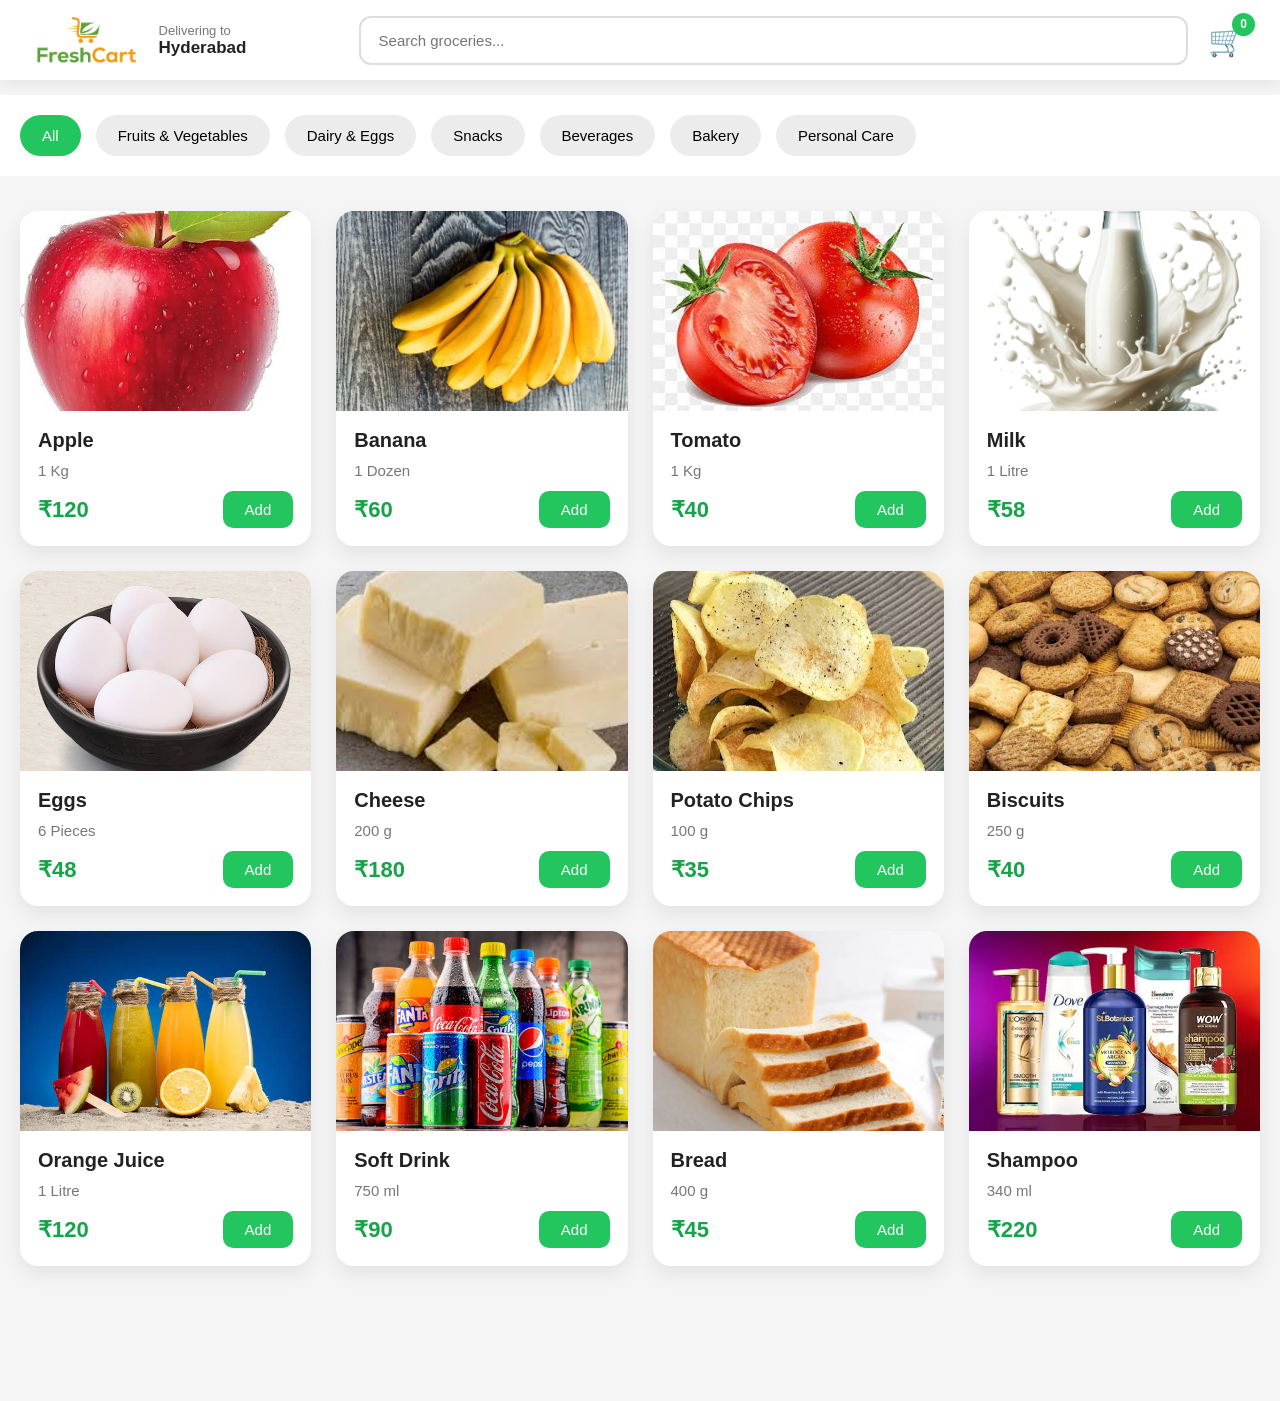
==== index.html @ fb8f4eb6 "Added FreshCart Grocery Shopping App" ====
<!DOCTYPE html>
<html lang="en">
<head>
    <meta charset="UTF-8">
    <meta name="viewport" content="width=device-width, initial-scale=1.0">
    <title>FreshCart Grocery</title>

    <!-- External CSS -->
    <link rel="stylesheet" href="style.css">
</head>

<body>

    <!--  HEADER -->

    <header class="header">

        <!-- Logo -->
        <div class="logo-section">
            <img src="images/logo.png" alt="FreshCart Logo" class="logo">
        </div>

        <!-- Delivery Location -->
        <div class="location">
            <h4>Delivering to</h4>
            <p>Hyderabad</p>
        </div>

        <!-- Search -->
        <div class="search-box">
            <input
                type="text"
                id="searchInput"
                placeholder="Search groceries...">
        </div>

        <!-- Cart -->
        <div class="cart">
            <span class="cart-icon">🛒</span>
            <span id="cartCount">0</span>
        </div>

    </header>

    <!--  CATEGORY SECTION  -->

    <section class="category-section">

        <button class="category-btn active" data-category="All">All</button>

        <button class="category-btn" data-category="Fruits & Vegetables">
            Fruits & Vegetables
        </button>

        <button class="category-btn" data-category="Dairy & Eggs">
            Dairy & Eggs
        </button>

        <button class="category-btn" data-category="Snacks">
            Snacks
        </button>

        <button class="category-btn" data-category="Beverages">
            Beverages
        </button>

        <button class="category-btn" data-category="Bakery">
            Bakery
        </button>

        <button class="category-btn" data-category="Personal Care">
            Personal Care
        </button>

    </section>

    <!-- PRODUCT GRID  -->

    <main>

        <div id="productGrid" class="product-grid">
            <!-- Products will be generated by JavaScript -->
        </div>

        <div id="noProducts" class="no-products">
            No products found.
        </div>

    </main>

    <!-- CART SUMMARY  -->

    <div id="cartSummary" class="cart-summary">

        <div class="cart-details">
            <h3>
                <span id="totalItems">0</span> Items
            </h3>

            <p>
                Total : ₹<span id="totalPrice">0</span>
            </p>
        </div>

        <button id="checkoutBtn">
            Proceed to Checkout
        </button>

    </div>

    <!-- External JavaScript -->
    <script src="script.js"></script>

</body>
</html>
---- style.css ----
/*RESET*/

*{
    margin:0;
    padding:0;
    box-sizing:border-box;
   font-family: Arial, Helvetica, sans-serif;
}

html{
    scroll-behavior:smooth;
}

body{
    background:#f5f5f5;
    color:#222;
    padding-top:95px;
    padding-bottom:100px;
}

/*HEADER*/

.header{
    position:fixed;
    top:0;
    left:0;
    width:100%;
    height:80px;
    background:#ffffff;
    display:flex;
    align-items:center;
    justify-content:space-between;
    gap:20px;
    padding:0 35px;
    box-shadow:0 3px 15px rgba(0,0,0,.08);
    z-index:999;
}

.logo{
    height:50px;
    width:auto;
    display:block;
}

.cart-icon{
    font-size:30px;
}

.location{
    min-width:180px;
}

.location h4{
    font-size:13px;
    color:#777;
    font-weight:500;
}

.location p{
    font-size:17px;
    font-weight:600;
}

.search-box{
    flex:1;
}

.search-box input{
    width:100%;
    padding:14px 18px;
    border:2px solid #ddd;
    border-radius:12px;
    outline:none;
    font-size:15px;
    transition:.3s;
}

.search-box input:focus{
    border-color:#22c55e;
}

.cart{
    position:relative;
    cursor:pointer;
}

.cart i{
    font-size:30px;
    color:#333;
}

#cartCount{
    position:absolute;
    top:-10px;
    right:-10px;
    width:23px;
    height:23px;
    border-radius:50%;
    background:#22c55e;
    color:#fff;
    display:flex;
    align-items:center;
    justify-content:center;
    font-size:12px;
    font-weight:600;
}

/*CATEGORY SECTION*/

.category-section{
    background:#fff;
    padding:20px;
    display:flex;
    gap:15px;
    overflow-x:auto;
    white-space:nowrap;
    scrollbar-width:none;
}

.category-section::-webkit-scrollbar{
    display:none;
}

.category-btn{
    padding:12px 22px;
    border:none;
    border-radius:25px;
    background:#ececec;
    cursor:pointer;
    font-size:15px;
    transition:.3s;
    font-weight:500;
}

.category-btn:hover{
    background:#d7ffd7;
}

.category-btn.active{
    background:#22c55e;
    color:#fff;
}

/*PRODUCT GRID*/

.product-grid{
    max-width:1400px;
    margin:35px auto;
    padding:0 20px;
    display:grid;
    grid-template-columns:repeat(auto-fit,minmax(250px,1fr));
    gap:25px;
}

/*PRODUCT CARD*/

.product-card{
    background:#fff;
    border-radius:18px;
    overflow:hidden;
    box-shadow:0 8px 20px rgba(0,0,0,.08);
    transition:.35s;
    display:flex;
    flex-direction:column;
}

.product-card:hover{
    transform:translateY(-6px);
}

.product-card img{
    width:100%;
    height:200px;
    object-fit:cover;
}

.product-info{
    padding:18px;
}

.product-info h3{
    font-size:20px;
    margin-bottom:10px;
}

.weight{
    color:#777;
    font-size:15px;
    margin-bottom:12px;
}

.price-row{
    display:flex;
    justify-content:space-between;
    align-items:center;
}

/*PRICE*/

.price{
    color:#16a34a;
    font-size:22px;
    font-weight:700;
}

/*ADD BUTTON*/

.add-btn{
    border:none;
    background:#22c55e;
    color:#fff;
    padding:10px 22px;
    border-radius:10px;
    cursor:pointer;
    font-size:15px;
    transition:.3s;
}

.add-btn:hover{
    background:#16a34a;
}

/*QUANTITY CONTROLLER*/

.quantity{
    display:flex;
    align-items:center;
    gap:12px;
}

.quantity button{
    width:34px;
    height:34px;
    border:none;
    border-radius:50%;
    background:#22c55e;
    color:#fff;
    font-size:20px;
    cursor:pointer;
}

.quantity span{
    font-size:18px;
    font-weight:600;
}

/*NO PRODUCTS*/

.no-products{
    display:none;
    text-align:center;
    font-size:28px;
    color:#777;
    margin-top:80px;
}

/* CART SUMMARY*/

.cart-summary{
    position:fixed;
    bottom:0;
    left:0;
    width:100%;
    background:#16a34a;
    color:#fff;
    display:none;
    justify-content:space-between;
    align-items:center;
    padding:18px 35px;
    box-shadow:0 -5px 15px rgba(0,0,0,.15);
    z-index:1000;
    animation:slideUp .4s ease;
}

.cart-details{
    display:flex;
    flex-direction:column;
    gap:5px;
}

.cart-details h3{
    font-size:20px;
    font-weight:600;
}

.cart-details p{
    font-size:16px;
}

#checkoutBtn{
    border:none;
    background:#fff;
    color:#16a34a;
    padding:14px 24px;
    border-radius:10px;
    font-size:16px;
    font-weight:600;
    cursor:pointer;
    transition:.3s;
}

#checkoutBtn:hover{
    background:#f3f3f3;
    transform:scale(1.03);
}

/*ANIMATIONS*/

@keyframes slideUp{
    from{
        transform:translateY(100%);
        opacity:0;
    }

    to{
        transform:translateY(0);
        opacity:1;
    }
}

@keyframes fadeIn{
    from{
        opacity:0;
        transform:translateY(15px);
    }

    to{
        opacity:1;
        transform:translateY(0);
    }
}

.product-card{
    animation:fadeIn .4s ease;
}


/*MOBILE RESPONSIVE*/

@media (max-width:768px){

.header{

    height:auto;
    flex-wrap:wrap;
    padding:12px 15px;
    gap:12px;

}

.logo-section{

    width:40%;

}

.logo{

    height:42px;

}

.location{

    width:40%;
    min-width:auto;

}

.location h4{

    font-size:11px;

}

.location p{

    font-size:18px;

}

.cart{

    width:10%;
    text-align:right;

}

.search-box{

    width:100%;
    order:4;

}

.search-box input{

    width:100%;
    font-size:14px;
    padding:12px;

}

body{

    padding-top:145px;

}

/* Remaining mobile CSS */

.category-section{

    padding:15px 10px;
    gap:10px;

}

.category-btn{

    font-size:14px;
    padding:10px 18px;

}

.product-grid{

    padding:15px;
    gap:18px;

}

.product-card img{

    height:180px;

}

.cart-summary{

    padding:15px;

}

#checkoutBtn{

    padding:12px 18px;
    font-size:14px;

}

}


/* LARGE SCREENS*/

@media(min-width:1400px){

.product-grid{

    grid-template-columns:repeat(4,1fr);

}

}

/* SCROLLBAR */

::-webkit-scrollbar{

    width:8px;

}

::-webkit-scrollbar-track{

    background:#ececec;

}

::-webkit-scrollbar-thumb{

    background:#22c55e;
    border-radius:10px;

}

::-webkit-scrollbar-thumb:hover{

    background:#16a34a;

}
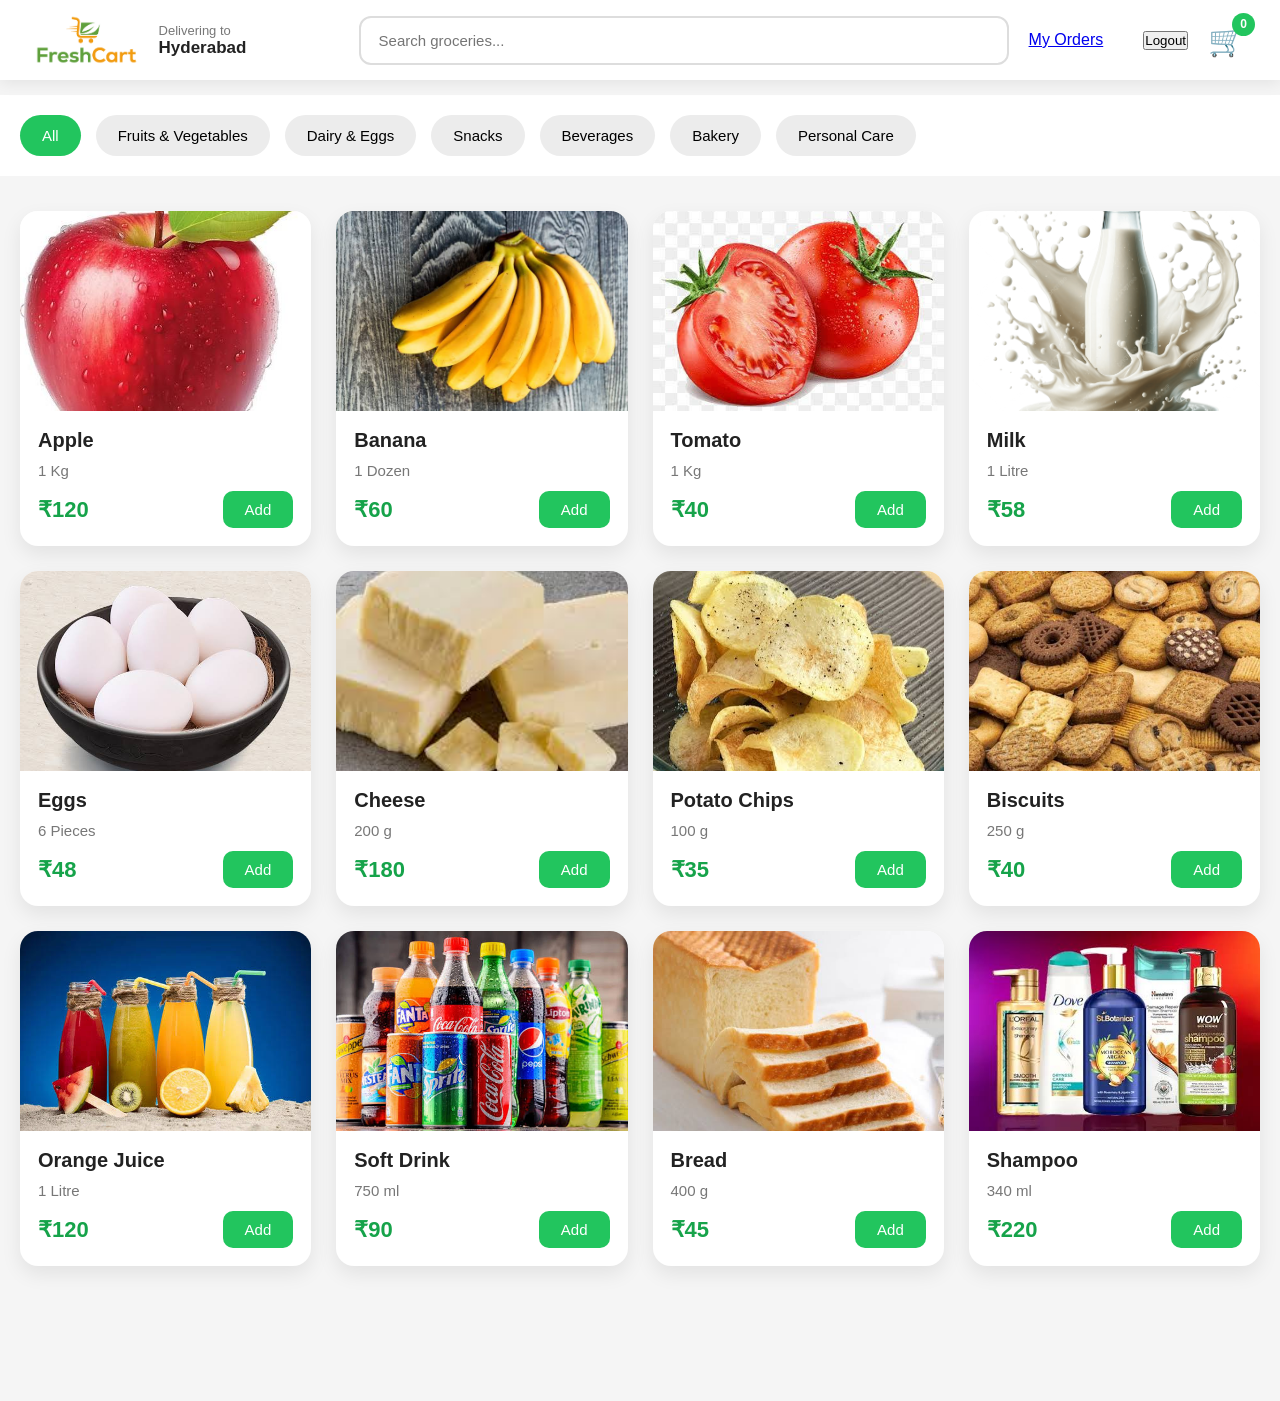
==== commit 41316f37: "Refactor search box and add user features" ====
--- a/index.html
+++ b/index.html
@@ -28,14 +28,35 @@
 
         <!-- Search -->
         <div class="search-box">
-            <input
-                type="text"
-                id="searchInput"
-                placeholder="Search groceries...">
-        </div>
+    <input
+        type="text"
+        id="searchInput"
+        placeholder="Search groceries...">
+</div>
 
-        <!-- Cart -->
-        <div class="cart">
+<!-- My Orders -->
+<a href="orders.html" class="orders-link">
+
+    My Orders
+
+</a>
+
+<!-- Logged In User -->
+<div class="user-email">
+
+    <span id="loggedUser"></span>
+
+</div>
+
+<!-- Logout -->
+<button id="logoutBtn">
+
+    Logout
+
+</button>
+
+<!-- Cart -->
+<div class="cart">
             <span class="cart-icon">🛒</span>
             <span id="cartCount">0</span>
         </div>
@@ -112,4 +133,4 @@
     <script src="script.js"></script>
 
 </body>
-</html>+</html>
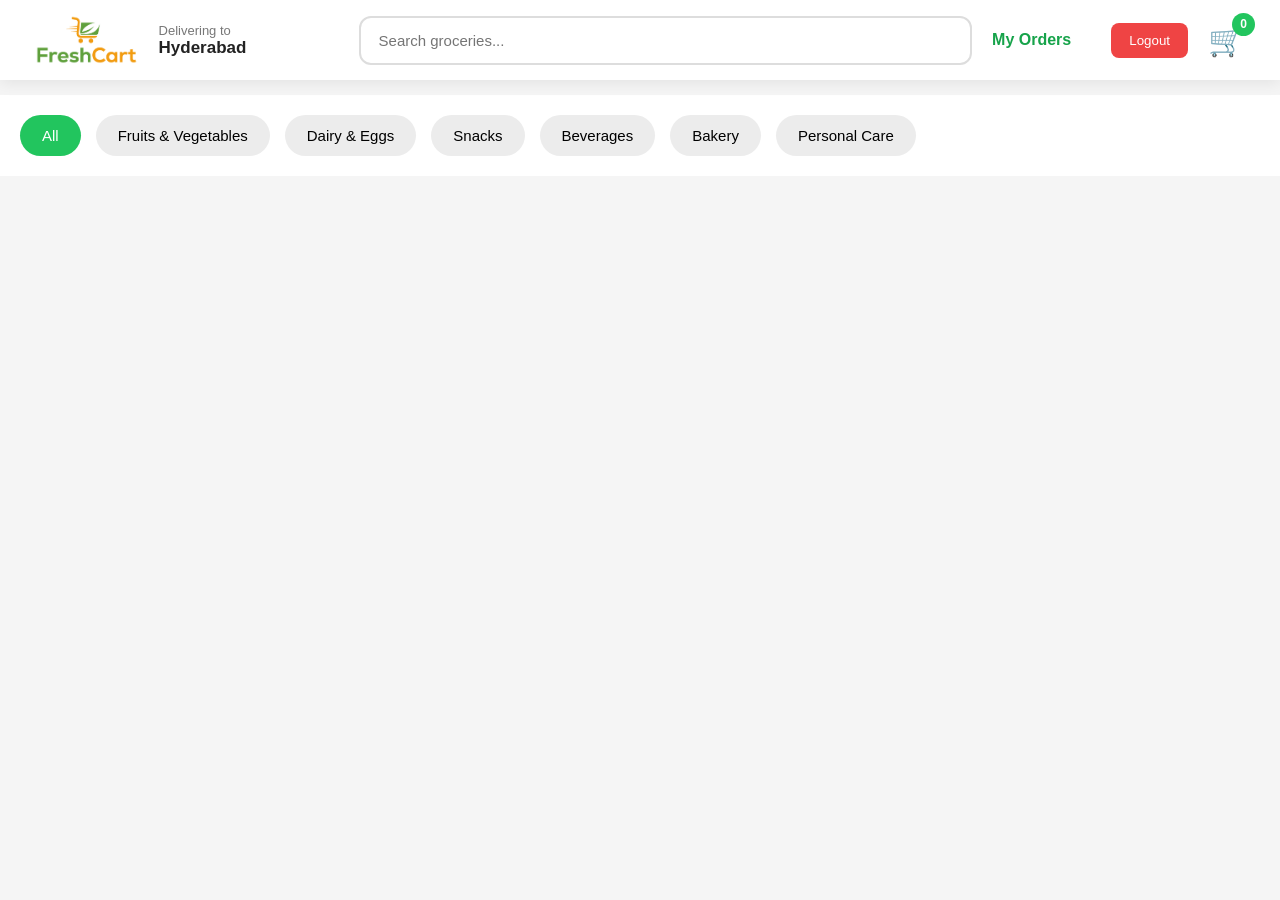
==== commit b7d86d57: "Add success message for order placement Added a success message div for order confirmation." ====
--- a/index.html
+++ b/index.html
@@ -108,7 +108,11 @@
         </div>
 
     </main>
+<div id="successMessage" class="success-message">
 
+    Order placed successfully!
+
+</div>
     <!-- CART SUMMARY  -->
 
     <div id="cartSummary" class="cart-summary">
--- a/style.css
+++ b/style.css
@@ -492,3 +492,197 @@
 
 }
 
+/* LOGIN PAGE */
+
+.login-body{
+    background:#f5f5f5;
+    display:flex;
+    justify-content:center;
+    align-items:center;
+    min-height:100vh;
+}
+
+.login-container{
+    width:100%;
+    max-width:400px;
+    background:#fff;
+    padding:35px;
+    border-radius:15px;
+    box-shadow:0 5px 20px rgba(0,0,0,.15);
+}
+
+.login-container h1{
+    text-align:center;
+    margin-bottom:25px;
+    color:#16a34a;
+}
+
+.login-group{
+    margin-bottom:18px;
+}
+
+.login-group label{
+    display:block;
+    margin-bottom:8px;
+    font-weight:600;
+}
+
+.login-group input{
+    width:100%;
+    padding:12px;
+    border:2px solid #ddd;
+    border-radius:8px;
+    font-size:15px;
+}
+
+.login-group input:focus{
+    border-color:#16a34a;
+    outline:none;
+}
+
+#loginBtn{
+    width:100%;
+    padding:12px;
+    border:none;
+    background:#16a34a;
+    color:#fff;
+    font-size:16px;
+    border-radius:8px;
+    cursor:pointer;
+    transition:.3s;
+}
+
+#loginBtn:hover{
+    background:#15803d;
+}
+
+.login-error{
+    color:red;
+    margin-top:15px;
+    text-align:center;
+    display:none;
+}
+
+/* HEADER UPDATES */
+
+.orders-link{
+    text-decoration:none;
+    color:#16a34a;
+    font-weight:600;
+}
+
+.orders-link:hover{
+    text-decoration:underline;
+}
+
+.user-email{
+    font-size:14px;
+    font-weight:600;
+    color:#333;
+}
+
+#logoutBtn{
+    border:none;
+    background:#ef4444;
+    color:#fff;
+    padding:10px 18px;
+    border-radius:8px;
+    cursor:pointer;
+}
+
+#logoutBtn:hover{
+    background:#dc2626;
+}
+
+/* ORDERS PAGE */
+
+
+.orders-page{
+    max-width:900px;
+    margin:40px auto;
+    padding:20px;
+}
+
+.order-card{
+    background:#fff;
+    border-radius:12px;
+    padding:20px;
+    margin-bottom:20px;
+    box-shadow:0 4px 12px rgba(0,0,0,.08);
+}
+
+.order-card h3{
+    color:#16a34a;
+    margin-bottom:10px;
+}
+
+.order-card p{
+    margin:6px 0;
+}
+
+.order-item{
+    display:flex;
+    justify-content:space-between;
+    padding:6px 0;
+    border-bottom:1px solid #eee;
+}
+
+.back-btn{
+    margin-top:20px;
+    padding:12px 20px;
+    border:none;
+    background:#16a34a;
+    color:#fff;
+    border-radius:8px;
+    cursor:pointer;
+}
+
+.back-btn:hover{
+    background:#15803d;
+}
+
+
+/* MOBILE */
+
+
+@media(max-width:768px){
+
+    .header{
+        flex-wrap:wrap;
+        height:auto;
+        padding:15px;
+    }
+
+    .orders-link,
+    .user-email,
+    #logoutBtn{
+        margin-top:10px;
+    }
+
+    .login-container{
+        margin:20px;
+    }
+
+    .order-item{
+        flex-direction:column;
+        gap:5px;
+    }
+}
+/* SUCCESS MESSAGE */
+
+.success-message{
+
+    display:none;
+    position:fixed;
+    bottom:90px;
+    left:50%;
+    transform:translateX(-50%);
+    background:#16a34a;
+    color:#fff;
+    padding:15px 30px;
+    border-radius:10px;
+    font-size:18px;
+    font-weight:600;
+    z-index:2000;
+
+}
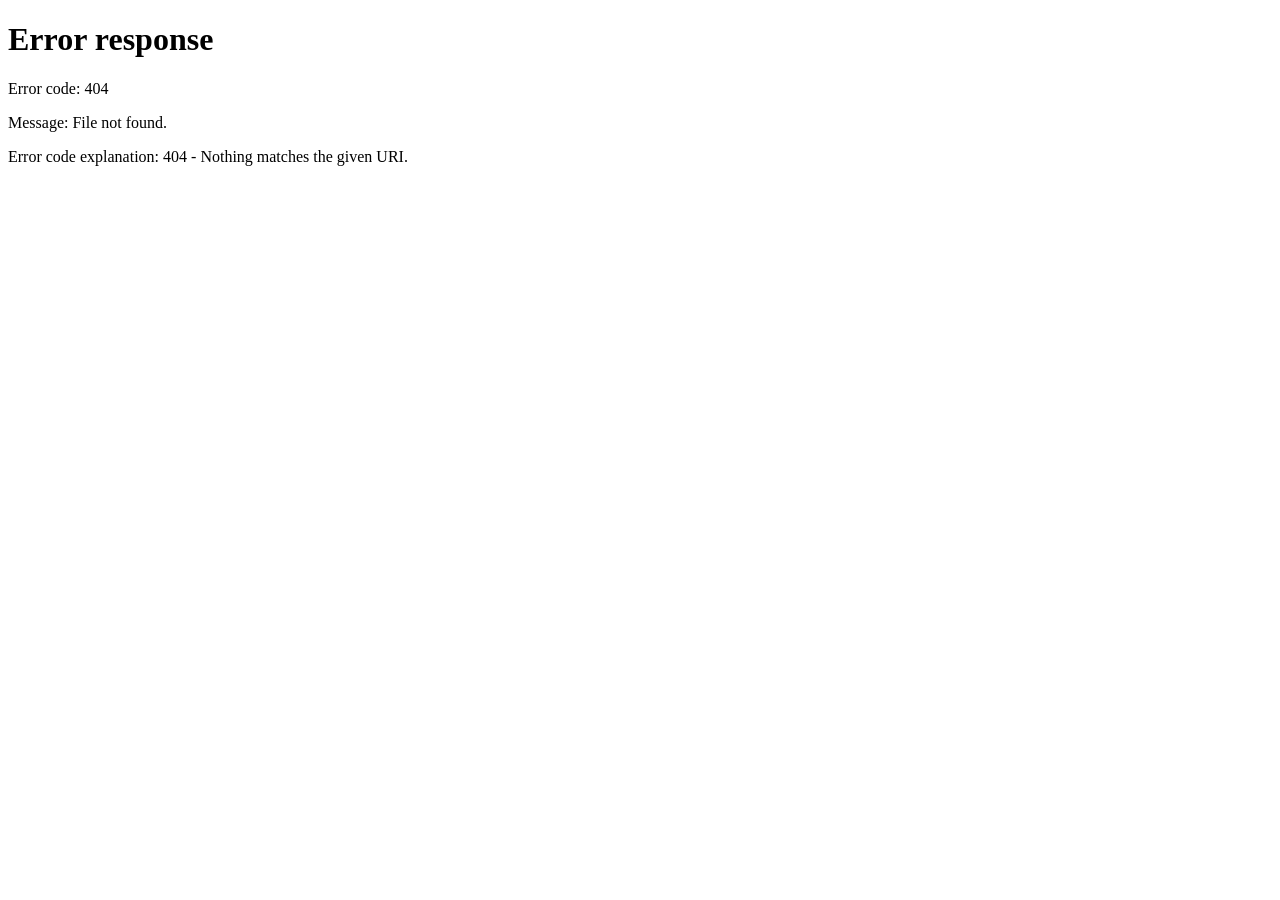
==== commit 85ea5874: "added login" ====
--- a/index.html
+++ b/index.html
@@ -3,138 +3,53 @@
 <head>
     <meta charset="UTF-8">
     <meta name="viewport" content="width=device-width, initial-scale=1.0">
-    <title>FreshCart Grocery</title>
+    <title>Login - FreshCart</title>
 
-    <!-- External CSS -->
     <link rel="stylesheet" href="style.css">
 </head>
+<body class="login-body">
 
-<body>
+<div class="login-container">
 
-    <!--  HEADER -->
+    <h1>FreshCart Login</h1>
 
-    <header class="header">
+    <div class="login-group">
 
-        <!-- Logo -->
-        <div class="logo-section">
-            <img src="images/logo.png" alt="FreshCart Logo" class="logo">
-        </div>
+        <label>Email</label>
 
-        <!-- Delivery Location -->
-        <div class="location">
-            <h4>Delivering to</h4>
-            <p>Hyderabad</p>
-        </div>
+        <input
+            type="email"
+            id="email"
+            placeholder="Enter Email">
 
-        <!-- Search -->
-        <div class="search-box">
-    <input
-        type="text"
-        id="searchInput"
-        placeholder="Search groceries...">
-</div>
+    </div>
 
-<!-- My Orders -->
-<a href="orders.html" class="orders-link">
+    <div class="login-group">
 
-    My Orders
+        <label>Password</label>
 
-</a>
+        <input
+            type="password"
+            id="password"
+            placeholder="Enter Password">
 
-<!-- Logged In User -->
-<div class="user-email">
+    </div>
 
-    <span id="loggedUser"></span>
+    <button id="loginBtn">
+
+        Login
+
+    </button>
+
+    <p id="loginError" class="login-error">
+
+        Please enter email and password
+
+    </p>
 
 </div>
 
-<!-- Logout -->
-<button id="logoutBtn">
-
-    Logout
-
-</button>
-
-<!-- Cart -->
-<div class="cart">
-            <span class="cart-icon">🛒</span>
-            <span id="cartCount">0</span>
-        </div>
-
-    </header>
-
-    <!--  CATEGORY SECTION  -->
-
-    <section class="category-section">
-
-        <button class="category-btn active" data-category="All">All</button>
-
-        <button class="category-btn" data-category="Fruits & Vegetables">
-            Fruits & Vegetables
-        </button>
-
-        <button class="category-btn" data-category="Dairy & Eggs">
-            Dairy & Eggs
-        </button>
-
-        <button class="category-btn" data-category="Snacks">
-            Snacks
-        </button>
-
-        <button class="category-btn" data-category="Beverages">
-            Beverages
-        </button>
-
-        <button class="category-btn" data-category="Bakery">
-            Bakery
-        </button>
-
-        <button class="category-btn" data-category="Personal Care">
-            Personal Care
-        </button>
-
-    </section>
-
-    <!-- PRODUCT GRID  -->
-
-    <main>
-
-        <div id="productGrid" class="product-grid">
-            <!-- Products will be generated by JavaScript -->
-        </div>
-
-        <div id="noProducts" class="no-products">
-            No products found.
-        </div>
-
-    </main>
-<div id="successMessage" class="success-message">
-
-    Order placed successfully!
-
-</div>
-    <!-- CART SUMMARY  -->
-
-    <div id="cartSummary" class="cart-summary">
-
-        <div class="cart-details">
-            <h3>
-                <span id="totalItems">0</span> Items
-            </h3>
-
-            <p>
-                Total : ₹<span id="totalPrice">0</span>
-            </p>
-        </div>
-
-        <button id="checkoutBtn">
-            Proceed to Checkout
-        </button>
-
-    </div>
-
-    <!-- External JavaScript -->
-    <script src="script.js"></script>
+<script src="script.js"></script>
 
 </body>
 </html>
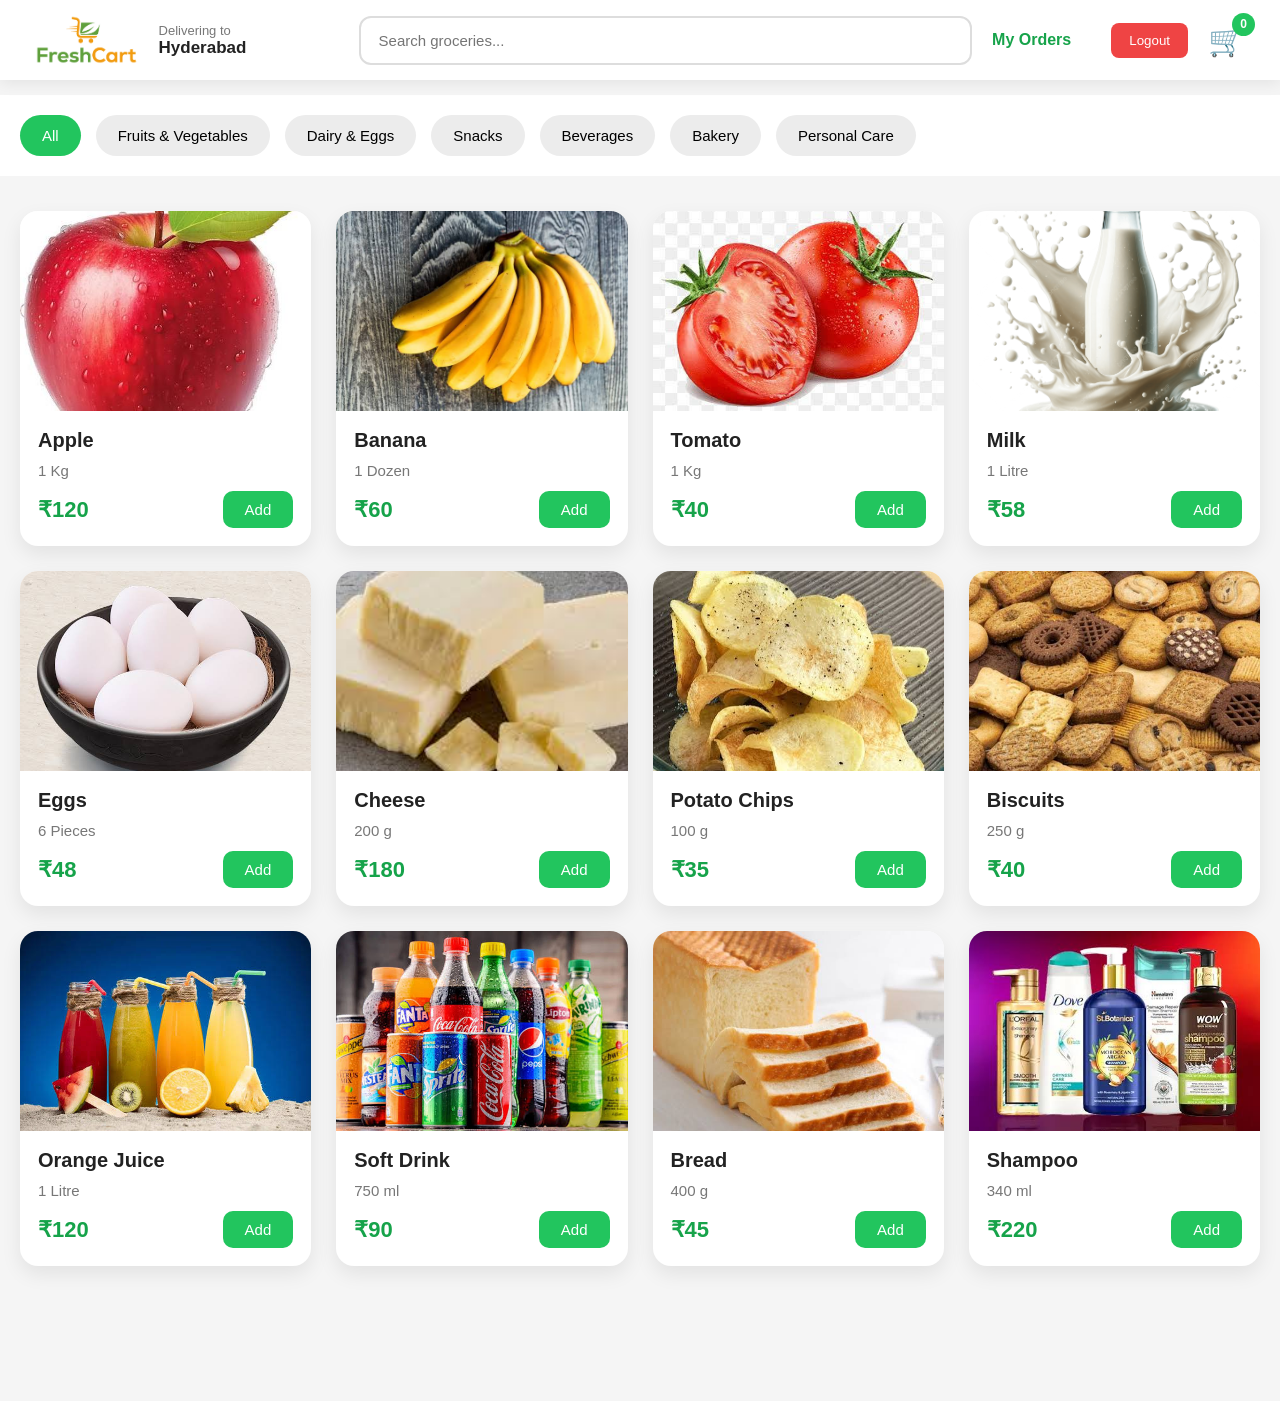
==== commit 8f0927fd: "updated index" ====
--- a/index.html
+++ b/index.html
@@ -3,53 +3,138 @@
 <head>
     <meta charset="UTF-8">
     <meta name="viewport" content="width=device-width, initial-scale=1.0">
-    <title>Login - FreshCart</title>
+    <title>FreshCart Grocery</title>
 
+    <!-- External CSS -->
     <link rel="stylesheet" href="style.css">
 </head>
-<body class="login-body">
 
-<div class="login-container">
+<body>
 
-    <h1>FreshCart Login</h1>
+    <!--  HEADER -->
 
-    <div class="login-group">
+    <header class="header">
 
-        <label>Email</label>
+        <!-- Logo -->
+        <div class="logo-section">
+            <img src="images/logo.png" alt="FreshCart Logo" class="logo">
+        </div>
 
-        <input
-            type="email"
-            id="email"
-            placeholder="Enter Email">
+        <!-- Delivery Location -->
+        <div class="location">
+            <h4>Delivering to</h4>
+            <p>Hyderabad</p>
+        </div>
+
+        <!-- Search -->
+        <div class="search-box">
+    <input
+        type="text"
+        id="searchInput"
+        placeholder="Search groceries...">
+</div>
+
+<!-- My Orders -->
+<a href="orders.html" class="orders-link">
+
+    My Orders
+
+</a>
+
+<!-- Logged In User -->
+<div class="user-email">
+
+    <span id="loggedUser"></span>
+
+</div>
+
+<!-- Logout -->
+<button id="logoutBtn">
+
+    Logout
+
+</button>
+
+<!-- Cart -->
+<div class="cart">
+            <span class="cart-icon">🛒</span>
+            <span id="cartCount">0</span>
+        </div>
+
+    </header>
+
+    <!--  CATEGORY SECTION  -->
+
+    <section class="category-section">
+
+        <button class="category-btn active" data-category="All">All</button>
+
+        <button class="category-btn" data-category="Fruits & Vegetables">
+            Fruits & Vegetables
+        </button>
+
+        <button class="category-btn" data-category="Dairy & Eggs">
+            Dairy & Eggs
+        </button>
+
+        <button class="category-btn" data-category="Snacks">
+            Snacks
+        </button>
+
+        <button class="category-btn" data-category="Beverages">
+            Beverages
+        </button>
+
+        <button class="category-btn" data-category="Bakery">
+            Bakery
+        </button>
+
+        <button class="category-btn" data-category="Personal Care">
+            Personal Care
+        </button>
+
+    </section>
+
+    <!-- PRODUCT GRID  -->
+
+    <main>
+
+        <div id="productGrid" class="product-grid">
+            <!-- Products will be generated by JavaScript -->
+        </div>
+
+        <div id="noProducts" class="no-products">
+            No products found.
+        </div>
+
+    </main>
+<div id="successMessage" class="success-message">
+
+    Order placed successfully!
+
+</div>
+    <!-- CART SUMMARY  -->
+
+    <div id="cartSummary" class="cart-summary">
+
+        <div class="cart-details">
+            <h3>
+                <span id="totalItems">0</span> Items
+            </h3>
+
+            <p>
+                Total : ₹<span id="totalPrice">0</span>
+            </p>
+        </div>
+
+        <button id="checkoutBtn">
+            Proceed to Checkout
+        </button>
 
     </div>
 
-    <div class="login-group">
-
-        <label>Password</label>
-
-        <input
-            type="password"
-            id="password"
-            placeholder="Enter Password">
-
-    </div>
-
-    <button id="loginBtn">
-
-        Login
-
-    </button>
-
-    <p id="loginError" class="login-error">
-
-        Please enter email and password
-
-    </p>
-
-</div>
-
-<script src="script.js"></script>
+    <!-- External JavaScript -->
+    <script src="script.js"></script>
 
 </body>
 </html>
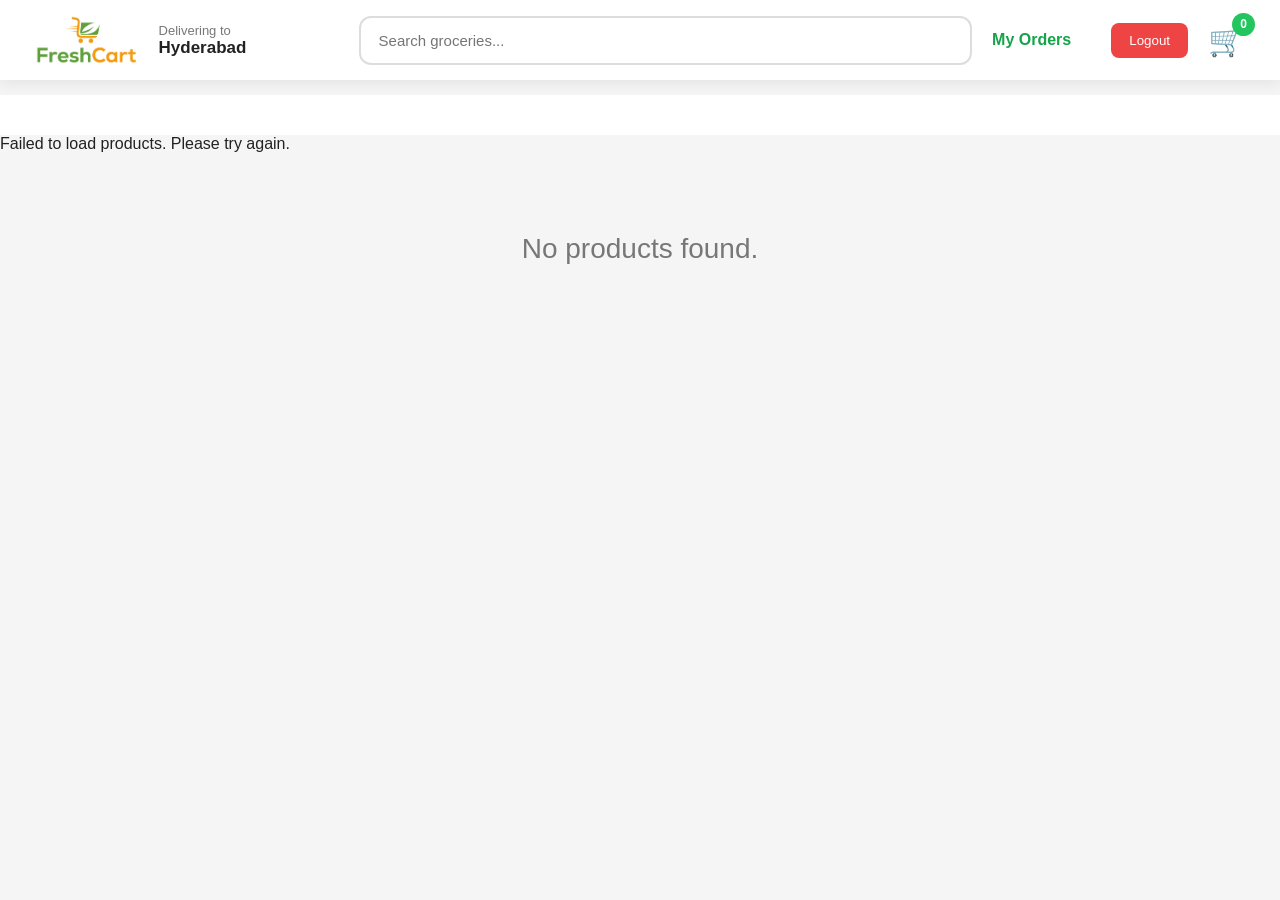
==== commit 042eb04c: "Update category section and product loading messages Refactor category section and loading/error mes" ====
--- a/index.html
+++ b/index.html
@@ -65,49 +65,46 @@
 
     <!--  CATEGORY SECTION  -->
 
-    <section class="category-section">
+    <section
+    class="category-section"
+    id="categorySection">
 
-        <button class="category-btn active" data-category="All">All</button>
-
-        <button class="category-btn" data-category="Fruits & Vegetables">
-            Fruits & Vegetables
-        </button>
-
-        <button class="category-btn" data-category="Dairy & Eggs">
-            Dairy & Eggs
-        </button>
-
-        <button class="category-btn" data-category="Snacks">
-            Snacks
-        </button>
-
-        <button class="category-btn" data-category="Beverages">
-            Beverages
-        </button>
-
-        <button class="category-btn" data-category="Bakery">
-            Bakery
-        </button>
-
-        <button class="category-btn" data-category="Personal Care">
-            Personal Care
-        </button>
-
-    </section>
-
+</section>
     <!-- PRODUCT GRID  -->
 
     <main>
 
-        <div id="productGrid" class="product-grid">
-            <!-- Products will be generated by JavaScript -->
-        </div>
+    <!-- Loading -->
 
-        <div id="noProducts" class="no-products">
-            No products found.
-        </div>
+    <div id="loading" class="loading">
 
-    </main>
+        Loading products...
+
+    </div>
+
+    <!-- Error -->
+
+    <div id="errorMessage" class="error-message">
+
+        Failed to load products. Please try again.
+
+    </div>
+
+    <!-- Product Grid -->
+
+    <div id="productGrid" class="product-grid">
+
+    </div>
+
+    <!-- No Products -->
+
+    <div id="noProducts" class="no-products">
+
+        No products found.
+
+    </div>
+
+</main>
 <div id="successMessage" class="success-message">
 
     Order placed successfully!
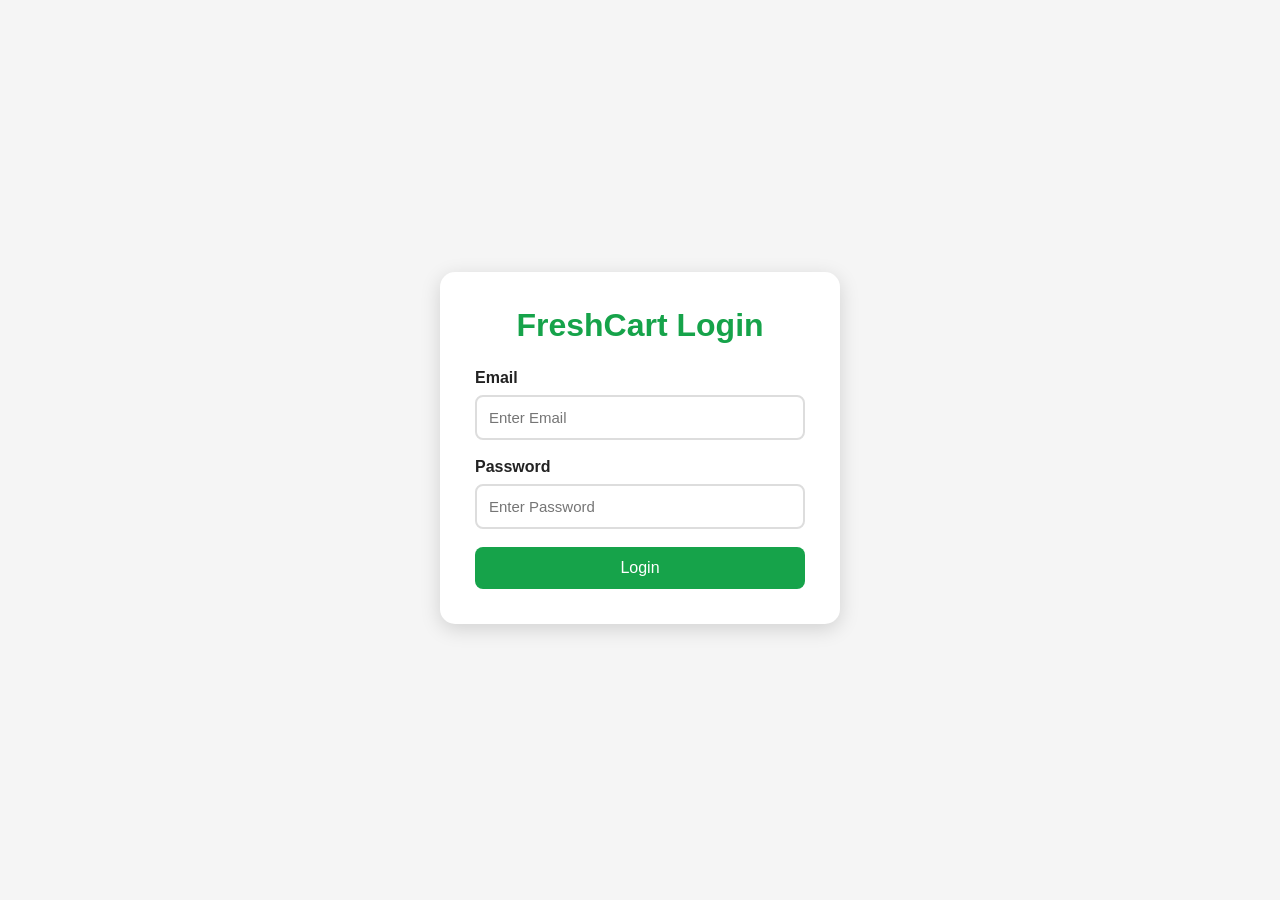
==== commit 6c264b51: "Add login check script to index.html" ====
--- a/index.html
+++ b/index.html
@@ -10,6 +10,11 @@
 </head>
 
 <body>
+    <script>
+if (!localStorage.getItem("loggedInUser")) {
+    window.location.href = "login.html";
+}
+</script>
 
     <!--  HEADER -->
 
--- a/style.css
+++ b/style.css
@@ -686,3 +686,43 @@
     z-index:2000;
 
 }
+/* LOADING */
+
+.loading{
+
+    display:none;
+    text-align:center;
+    font-size:24px;
+    font-weight:bold;
+    color:#16a34a;
+    padding:40px;
+
+}
+
+/* ERROR */
+
+.error-message{
+
+    display:none;
+    text-align:center;
+    color:red;
+    border:2px solid red;
+    background:#ffe5e5;
+    padding:20px;
+    margin:20px;
+    border-radius:10px;
+    font-size:18px;
+
+}
+
+/* RATING */
+
+.rating{
+
+    margin-top:8px;
+    color:#f59e0b;
+    font-size:15px;
+    font-weight:600;
+
+}
+
